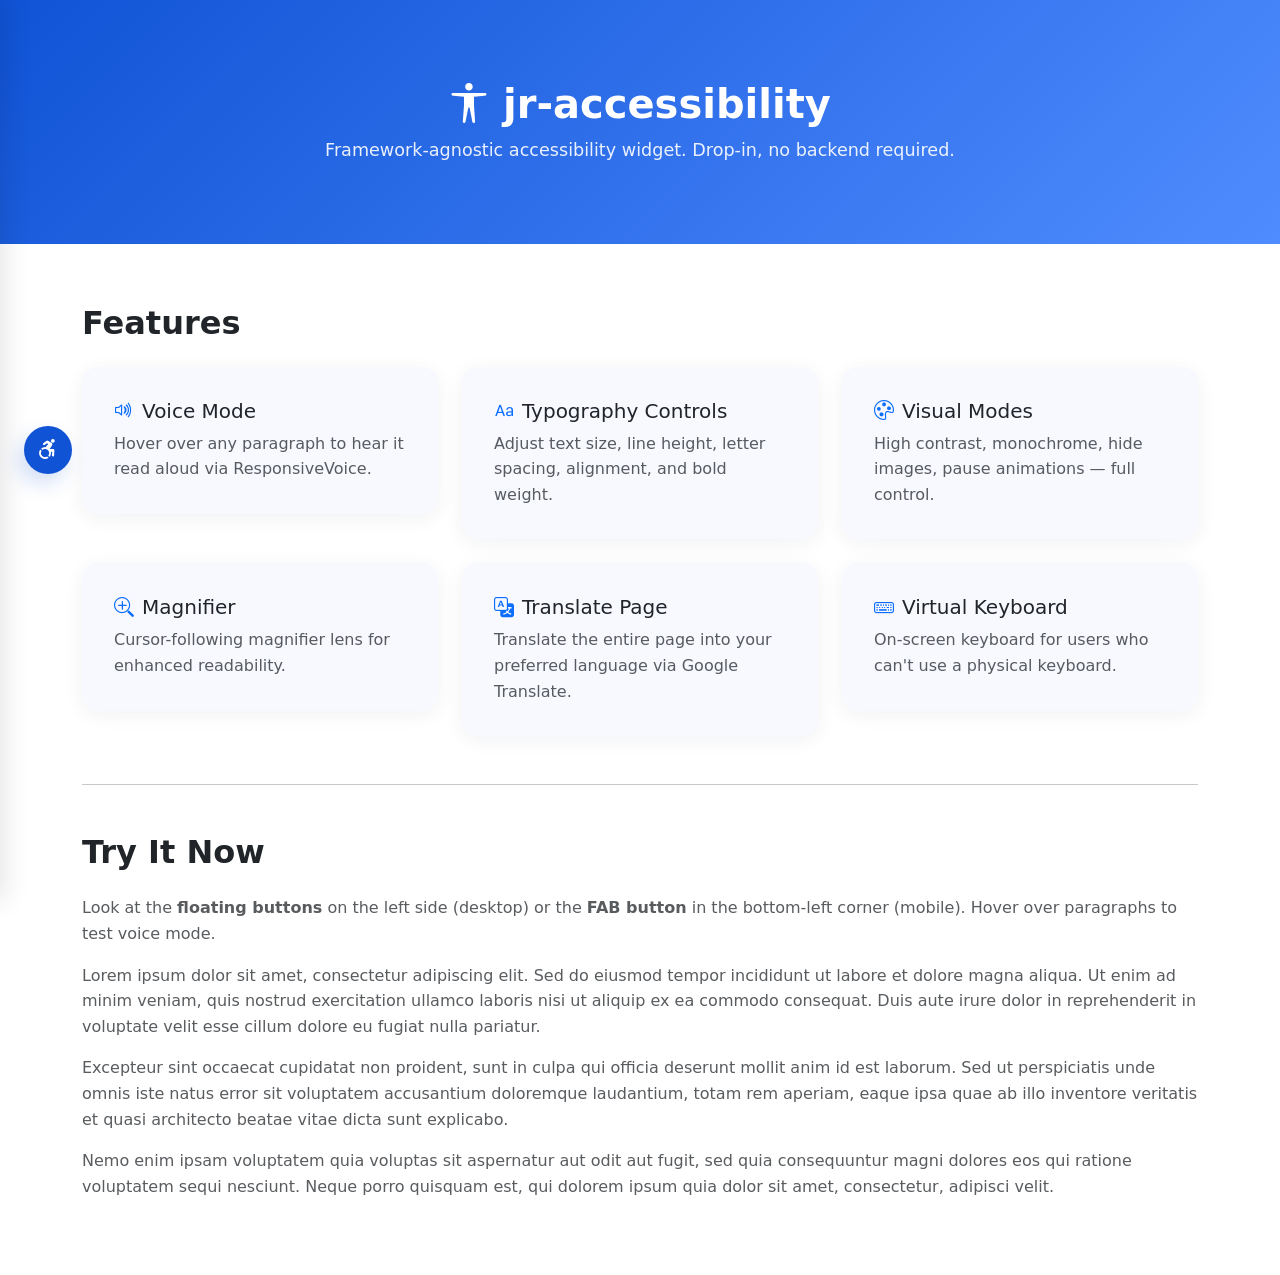
==== index.html @ 314bda2e "1.0" ====
<!DOCTYPE html>
<html lang="en">
<head>
    <meta charset="UTF-8">
    <meta name="viewport" content="width=device-width, initial-scale=1.0">
    <title>jr-accessibility — Demo</title>

    <!-- Bootstrap Icons -->
    <link rel="stylesheet" href="https://cdn.jsdelivr.net/npm/bootstrap-icons@1.11.3/font/bootstrap-icons.min.css">
    <!-- Bootstrap 5 CSS (untuk layout demo page) -->
    <link rel="stylesheet" href="https://cdn.jsdelivr.net/npm/bootstrap@5.3.3/dist/css/bootstrap.min.css">

    <!-- jr-accessibility CSS -->
    <link rel="stylesheet" href="../public/assets/jr-accessibility/css/style.css">

    <style>
        /* Demo page styles — not part of the package */
        body { font-family: 'Segoe UI', system-ui, sans-serif; }
        .demo-hero { padding: 80px 0; background: linear-gradient(135deg, #1053d5, #4f8cff); color: #fff; }
        .demo-hero h1 { font-size: 2.5rem; font-weight: 700; }
        .demo-hero p { font-size: 1.1rem; opacity: 0.9; }
        .demo-section { padding: 60px 0; }
        .demo-section h2 { font-weight: 700; margin-bottom: 1.5rem; }
        .demo-card { background: #f7f9ff; border-radius: 1rem; padding: 2rem; box-shadow: 0 4px 20px rgba(15, 32, 62, 0.06); }
    </style>
</head>
<body>

    <div class="jr-page-root">

        <!-- Hero -->
        <div class="demo-hero text-center">
            <div class="container">
                <h1><i class="bi bi-universal-access"></i> jr-accessibility</h1>
                <p class="mb-0">Framework-agnostic accessibility widget. Drop-in, no backend required.</p>
            </div>
        </div>

        <!-- Demo Content -->
        <div class="demo-section">
            <div class="container">
                <h2>Features</h2>
                <div class="row g-4">
                    <div class="col-md-4">
                        <div class="demo-card">
                            <h5><i class="bi bi-volume-up text-primary me-2"></i>Voice Mode</h5>
                            <p class="text-muted mb-0">Hover over any paragraph to hear it read aloud via ResponsiveVoice.</p>
                        </div>
                    </div>
                    <div class="col-md-4">
                        <div class="demo-card">
                            <h5><i class="bi bi-type text-primary me-2"></i>Typography Controls</h5>
                            <p class="text-muted mb-0">Adjust text size, line height, letter spacing, alignment, and bold weight.</p>
                        </div>
                    </div>
                    <div class="col-md-4">
                        <div class="demo-card">
                            <h5><i class="bi bi-palette text-primary me-2"></i>Visual Modes</h5>
                            <p class="text-muted mb-0">High contrast, monochrome, hide images, pause animations — full control.</p>
                        </div>
                    </div>
                    <div class="col-md-4">
                        <div class="demo-card">
                            <h5><i class="bi bi-zoom-in text-primary me-2"></i>Magnifier</h5>
                            <p class="text-muted mb-0">Cursor-following magnifier lens for enhanced readability.</p>
                        </div>
                    </div>
                    <div class="col-md-4">
                        <div class="demo-card">
                            <h5><i class="bi bi-translate text-primary me-2"></i>Translate Page</h5>
                            <p class="text-muted mb-0">Translate the entire page into your preferred language via Google Translate.</p>
                        </div>
                    </div>
                    <div class="col-md-4">
                        <div class="demo-card">
                            <h5><i class="bi bi-keyboard text-primary me-2"></i>Virtual Keyboard</h5>
                            <p class="text-muted mb-0">On-screen keyboard for users who can't use a physical keyboard.</p>
                        </div>
                    </div>
                </div>

                <hr class="my-5">
                <h2>Try It Now</h2>
                <p class="text-muted">Look at the <strong>floating buttons</strong> on the left side (desktop) or the <strong>FAB button</strong> in the bottom-left corner (mobile). Hover over paragraphs to test voice mode.</p>

                <p class="text-muted">Lorem ipsum dolor sit amet, consectetur adipiscing elit. Sed do eiusmod tempor incididunt ut labore et dolore magna aliqua. Ut enim ad minim veniam, quis nostrud exercitation ullamco laboris nisi ut aliquip ex ea commodo consequat. Duis aute irure dolor in reprehenderit in voluptate velit esse cillum dolore eu fugiat nulla pariatur.</p>

                <p class="text-muted">Excepteur sint occaecat cupidatat non proident, sunt in culpa qui officia deserunt mollit anim id est laborum. Sed ut perspiciatis unde omnis iste natus error sit voluptatem accusantium doloremque laudantium, totam rem aperiam, eaque ipsa quae ab illo inventore veritatis et quasi architecto beatae vitae dicta sunt explicabo.</p>

                <p class="text-muted">Nemo enim ipsam voluptatem quia voluptas sit aspernatur aut odit aut fugit, sed quia consequuntur magni dolores eos qui ratione voluptatem sequi nesciunt. Neque porro quisquam est, qui dolorem ipsum quia dolor sit amet, consectetur, adipisci velit.</p>
            </div>
        </div>

    </div><!-- /.jr-page-root -->

    <!-- =====================================================================
         jr-accessibility Widget — Pure HTML version
         Copy the block below into any HTML page to use this widget.
         ===================================================================== -->

    <!-- Reading guide & Magnifier elements (handled by JS) -->
    <div class="jr-reading-guide"></div>
    <div class="jr-magnifier" data-acc-ignore-magnifier="1" aria-hidden="true">
        <div class="jr-magnifier-inner"></div>
    </div>

    <!-- Floating Sidebar (always shown) -->
    <nav class="floating-right">
        <a class="fl-btn jr-clickable" data-action="togglejrMenu" aria-label="Open accessibility menu" href="#">
            <i class="bi bi-person-wheelchair"></i><span class="label">Accessibility</span>
        </a>
    </nav>

    <!-- Overlay (shown when accessibility menu is open) -->
    <div class="jr-overlay" data-action="closeMenu" aria-hidden="true"></div>

    <!-- Accessibility Menu Drawer -->
    <aside class="jr-accessibility-menu" role="dialog" aria-modal="true" aria-label="Accessibility Menu">
        <div class="jr-menu-header">
            <h2>Accessibility Menu</h2>
            <button class="jr-close-btn jr-clickable" data-action="closeMenu" aria-label="Close accessibility menu"><i class="bi bi-x"></i></button>
        </div>
        <div class="jr-menu-content">
            <!-- Google Translate Widget -->
            <section class="jr-menu-card">
                <div class="jr-menu-card__icon"><i class="bi bi-translate"></i></div>
                <h3 class="jr-menu-card__title">Translate Page</h3>
                <p class="jr-menu-card__note">Translate the entire page into your preferred language using Google Translate.</p>
                <div class="jr-menu-card__control">
                    <div class="gtw-container">
                        <button id="gtwBtn" aria-label="Select language (current: English)">
                            <img id="gtwFlag" src="https://flagcdn.com/w40/gb.png" alt="English">
                            <span id="gtwLabel">English</span>
                            <svg class="gtw-chevron" fill="none" stroke="currentColor" viewBox="0 0 24 24">
                                <path stroke-linecap="round" stroke-linejoin="round" stroke-width="2" d="M19 9l-7 7-7-7"></path>
                            </svg>
                        </button>

                        <div id="gtwDropdown">
                            <div class="gtw-item" data-lang="en" data-name="English" tabindex="0" aria-selected="true">
                                <img src="https://flagcdn.com/w40/gb.png" alt="English">
                                <span>English</span>
                            </div>
                            <div class="gtw-item" data-lang="id" data-name="Indonesian" tabindex="0" aria-selected="false">
                                <img src="https://flagcdn.com/w40/id.png" alt="Indonesian">
                                <span>Indonesian</span>
                            </div>
                            <div class="gtw-item" data-lang="ja" data-name="Japanese" tabindex="0" aria-selected="false">
                                <img src="https://flagcdn.com/w40/jp.png" alt="Japanese">
                                <span>Japanese</span>
                            </div>
                            <div class="gtw-item" data-lang="ko" data-name="Korean" tabindex="0" aria-selected="false">
                                <img src="https://flagcdn.com/w40/kr.png" alt="Korean">
                                <span>Korean</span>
                            </div>
                            <div class="gtw-item" data-lang="es" data-name="Spanish" tabindex="0" aria-selected="false">
                                <img src="https://flagcdn.com/w40/es.png" alt="Spanish">
                                <span>Spanish</span>
                            </div>
                            <div class="gtw-item" data-lang="fr" data-name="French" tabindex="0" aria-selected="false">
                                <img src="https://flagcdn.com/w40/fr.png" alt="French">
                                <span>French</span>
                            </div>
                            <div class="gtw-item" data-lang="de" data-name="German" tabindex="0" aria-selected="false">
                                <img src="https://flagcdn.com/w40/de.png" alt="German">
                                <span>German</span>
                            </div>
                            <div class="gtw-item gtw-reset" data-lang="__reset__" data-name="Reset" tabindex="0">
                                <svg width="20" height="14" fill="currentColor" viewBox="0 0 24 24" aria-hidden="true">
                                    <path d="M17.65 6.35C16.2 4.9 14.21 4 12 4c-4.42 0-7.99 3.58-7.99 8s3.57 8 7.99 8c3.73 0 6.84-2.55 7.73-6h-2.08c-.82 2.33-3.04 4-5.65 4-3.31 0-6-2.69-6-6s2.69-6 6-6c1.66 0 3.14.69 4.22 1.78L13 11h7V4l-2.35 2.35z" />
                                </svg>
                                <span>Reset Translation</span>
                            </div>
                        </div>
                    </div>
                </div>
            </section>

            <div class="jr-menu-grid">
                <!-- Voice Mode -->
                <section class="jr-menu-card">
                    <div class="jr-menu-card__icon"><i class="bi bi-volume-up"></i></div>
                    <h3 class="jr-menu-card__title">Enable Voice Mode</h3>
                    <p class="jr-menu-card__note">Hear paragraphs read aloud when you hover your cursor over them.</p>
                    <div class="jr-menu-card__control">
                        <div class="jr-toggle-switch jr-clickable" data-action="toggleVoice" role="switch" aria-label="Toggle voice mode">
                            <div class="jr-toggle-slider"></div>
                        </div>
                    </div>
                </section>
                <!-- Text Size -->
                <section class="jr-menu-card">
                    <div class="jr-menu-card__icon"><i class="bi bi-type"></i></div>
                    <h3 class="jr-menu-card__title">Adjust Text Size</h3>
                    <p class="jr-menu-card__note">Make page text larger or smaller to match your preferred reading size.</p>
                    <div class="jr-menu-card__control">
                        <div class="jr-control-group" aria-label="Text size control">
                            <div class="jr-control-buttons">
                                <button class="jr-control-btn jr-clickable" data-action="textSizeDec" aria-label="Decrease text size"><i class="bi bi-dash"></i></button>
                            </div>
                            <div class="jr-control-value" data-role="textSizeValue" aria-live="polite">100%</div>
                            <div class="jr-control-buttons">
                                <button class="jr-control-btn jr-clickable" data-action="textSizeInc" aria-label="Increase text size"><i class="bi bi-plus"></i></button>
                            </div>
                        </div>
                    </div>
                </section>
                <!-- Line Height -->
                <section class="jr-menu-card">
                    <div class="jr-menu-card__icon"><i class="bi bi-text-paragraph"></i></div>
                    <h3 class="jr-menu-card__title">Adjust Line Height</h3>
                    <p class="jr-menu-card__note">Increase spacing between lines so paragraphs feel more open and relaxed.</p>
                    <div class="jr-menu-card__control">
                        <div class="jr-control-group" aria-label="Line height control">
                            <div class="jr-control-buttons">
                                <button class="jr-control-btn jr-clickable" data-action="lineHeightDec" aria-label="Decrease line height"><i class="bi bi-dash"></i></button>
                            </div>
                            <div class="jr-control-value" data-role="lineHeightValue" aria-live="polite">1.6x</div>
                            <div class="jr-control-buttons">
                                <button class="jr-control-btn jr-clickable" data-action="lineHeightInc" aria-label="Increase line height"><i class="bi bi-plus"></i></button>
                            </div>
                        </div>
                    </div>
                </section>
                <!-- Text Spacing -->
                <section class="jr-menu-card">
                    <div class="jr-menu-card__icon"><i class="bi bi-distribute-horizontal"></i></div>
                    <h3 class="jr-menu-card__title">Text Spacing</h3>
                    <p class="jr-menu-card__note">Add extra letter and word spacing to reduce visual crowding.</p>
                    <div class="jr-menu-card__control">
                        <div class="jr-option-buttons" data-group="spacing" role="radiogroup" aria-label="Text spacing options">
                            <button class="jr-option-btn jr-clickable jr-active" data-action="spacing" data-value="normal" aria-pressed="true">Small</button>
                            <button class="jr-option-btn jr-clickable" data-action="spacing" data-value="medium" aria-pressed="false">Medium</button>
                            <button class="jr-option-btn jr-clickable" data-action="spacing" data-value="large" aria-pressed="false">Large</button>
                        </div>
                    </div>
                </section>
                <!-- Text Alignment -->
                <section class="jr-menu-card">
                    <div class="jr-menu-card__icon"><i class="bi bi-text-left"></i></div>
                    <h3 class="jr-menu-card__title">Text Alignment</h3>
                    <p class="jr-menu-card__note">Choose how paragraphs align to improve readability on different layouts.</p>
                    <div class="jr-menu-card__control">
                        <div class="jr-line-height-options" data-group="align" role="radiogroup" aria-label="Text alignment options">
                            <button class="jr-line-height-btn jr-clickable jr-active" data-action="align" data-value="left" aria-pressed="true"><i class="bi bi-text-left"></i></button>
                            <button class="jr-line-height-btn jr-clickable" data-action="align" data-value="center" aria-pressed="false"><i class="bi bi-text-center"></i></button>
                            <button class="jr-line-height-btn jr-clickable" data-action="align" data-value="right" aria-pressed="false"><i class="bi bi-text-right"></i></button>
                            <button class="jr-line-height-btn jr-clickable" data-action="align" data-value="justify" aria-pressed="false"><i class="bi bi-justify"></i></button>
                        </div>
                    </div>
                </section>
                <!-- Bold Text -->
                <section class="jr-menu-card">
                    <div class="jr-menu-card__icon"><i class="bi bi-type-bold"></i></div>
                    <h3 class="jr-menu-card__title">Bold Text</h3>
                    <p class="jr-menu-card__note">Thicken all fonts on the page for better contrast and emphasis.</p>
                    <div class="jr-menu-card__control">
                        <div class="jr-toggle-switch jr-clickable" data-action="toggleBold" role="switch" aria-label="Toggle bold text">
                            <div class="jr-toggle-slider"></div>
                        </div>
                    </div>
                </section>
                <!-- Reading Guide -->
                <section class="jr-menu-card">
                    <div class="jr-menu-card__icon"><i class="bi bi-rulers"></i></div>
                    <h3 class="jr-menu-card__title">Highlight Links</h3>
                    <p class="jr-menu-card__note">Display a reading guide and highlight key elements to stay on track.</p>
                    <div class="jr-menu-card__control">
                        <div class="jr-toggle-switch jr-clickable" data-action="toggleReadingGuide" role="switch" aria-label="Toggle link highlight">
                            <div class="jr-toggle-slider"></div>
                        </div>
                    </div>
                </section>
                <!-- Monochrome -->
                <section class="jr-menu-card">
                    <div class="jr-menu-card__icon"><i class="bi bi-palette"></i></div>
                    <h3 class="jr-menu-card__title">Monochrome Mode</h3>
                    <p class="jr-menu-card__note">Remove colors from the page to create a consistent grayscale experience.</p>
                    <div class="jr-menu-card__control">
                        <div class="jr-toggle-switch jr-clickable" data-action="toggleMonochrome" role="switch" aria-label="Toggle monochrome mode">
                            <div class="jr-toggle-slider"></div>
                        </div>
                    </div>
                </section>
                <!-- High Contrast -->
                <section class="jr-menu-card">
                    <div class="jr-menu-card__icon"><i class="bi bi-circle-half"></i></div>
                    <h3 class="jr-menu-card__title">High Contrast Mode</h3>
                    <p class="jr-menu-card__note">Boost the contrast between text and background for maximum clarity.</p>
                    <div class="jr-menu-card__control">
                        <div class="jr-toggle-switch jr-clickable" data-action="toggleHighContrast" role="switch" aria-label="Toggle high contrast mode">
                            <div class="jr-toggle-slider"></div>
                        </div>
                    </div>
                </section>
                <!-- Large Cursor -->
                <section class="jr-menu-card">
                    <div class="jr-menu-card__icon"><i class="bi bi-cursor"></i></div>
                    <h3 class="jr-menu-card__title">Enlarge Cursor</h3>
                    <p class="jr-menu-card__note">Use an oversized pointer so the cursor is easier to spot on screen.</p>
                    <div class="jr-menu-card__control">
                        <div class="jr-toggle-switch jr-clickable" data-action="toggleCursor" role="switch" aria-label="Toggle large cursor">
                            <div class="jr-toggle-slider"></div>
                        </div>
                    </div>
                </section>
                <!-- Magnifier -->
                <section class="jr-menu-card">
                    <div class="jr-menu-card__icon"><i class="bi bi-zoom-in"></i></div>
                    <h3 class="jr-menu-card__title">Cursor Magnifier</h3>
                    <p class="jr-menu-card__note">Activate a follow-along magnifier to enlarge content beneath the cursor.</p>
                    <div class="jr-menu-card__control">
                        <div class="jr-toggle-switch jr-clickable" data-action="toggleMagnifier" role="switch" aria-label="Toggle cursor magnifier">
                            <div class="jr-toggle-slider"></div>
                        </div>
                    </div>
                </section>
                <!-- Pause Animations -->
                <section class="jr-menu-card">
                    <div class="jr-menu-card__icon"><i class="bi bi-pause-circle"></i></div>
                    <h3 class="jr-menu-card__title">Pause Animations</h3>
                    <p class="jr-menu-card__note">Stop motion effects and transitions that may be distracting or trigger discomfort.</p>
                    <div class="jr-menu-card__control">
                        <div class="jr-toggle-switch jr-clickable" data-action="toggleAnimations" role="switch" aria-label="Toggle animation pause">
                            <div class="jr-toggle-slider"></div>
                        </div>
                    </div>
                </section>
                <!-- Hide Images -->
                <section class="jr-menu-card">
                    <div class="jr-menu-card__icon"><i class="bi bi-image"></i></div>
                    <h3 class="jr-menu-card__title">Hide Images</h3>
                    <p class="jr-menu-card__note">Temporarily remove decorative images to keep focus on the written content.</p>
                    <div class="jr-menu-card__control">
                        <div class="jr-toggle-switch jr-clickable" data-action="toggleHideImages" role="switch" aria-label="Toggle hide images">
                            <div class="jr-toggle-slider"></div>
                        </div>
                    </div>
                </section>
                <!-- Virtual Keyboard -->
                <section class="jr-menu-card">
                    <div class="jr-menu-card__icon"><i class="bi bi-keyboard"></i></div>
                    <h3 class="jr-menu-card__title">Virtual Keyboard</h3>
                    <p class="jr-menu-card__note">Use an on-screen keyboard for easier typing.</p>
                    <div class="jr-menu-card__control">
                        <div class="jr-toggle-switch jr-clickable" data-action="toggleVirtualKeyboard" role="switch" aria-label="Toggle virtual keyboard">
                            <div class="jr-toggle-slider"></div>
                        </div>
                    </div>
                </section>
            </div>
            <button class="jr-reset-btn jr-clickable" data-action="reset" aria-label="Reset accessibility settings">
                <i class="bi bi-arrow-counterclockwise me-2"></i>Reset Settings
            </button>
        </div>
    </aside>

    <!-- Virtual Keyboard -->
    <div class="jr-virtual-keyboard" id="jrVirtualKeyboard" data-acc-ignore-magnifier="1" aria-hidden="true">
        <div class="jr-virtual-keyboard__inner">
            <div class="jr-virtual-keyboard__top">
                <div>
                    <p class="jr-virtual-keyboard__title mb-1"><i class="bi bi-keyboard me-2"></i>Virtual Keyboard</p>
                    <p class="jr-virtual-keyboard__subtitle mb-0">Tap the keys to type into the focused field.</p>
                </div>
                <div class="jr-virtual-keyboard__actions">
                    <button type="button" class="jr-virtual-keyboard__action" data-action="virtualClear" aria-label="Clear current field">
                        <i class="bi bi-eraser-fill"></i>
                    </button>
                    <button type="button" class="jr-virtual-keyboard__action" data-action="closeVirtualKeyboard" aria-label="Hide virtual keyboard">
                        <i class="bi bi-x-lg"></i>
                    </button>
                </div>
            </div>
            <div class="jr-virtual-keyboard__rows" role="group" aria-label="Virtual keyboard">
                <div class="jr-virtual-keyboard__row">
                    <button type="button" class="jr-virtual-keyboard__key" data-action="virtualKey" data-key="1">1</button>
                    <button type="button" class="jr-virtual-keyboard__key" data-action="virtualKey" data-key="2">2</button>
                    <button type="button" class="jr-virtual-keyboard__key" data-action="virtualKey" data-key="3">3</button>
                    <button type="button" class="jr-virtual-keyboard__key" data-action="virtualKey" data-key="4">4</button>
                    <button type="button" class="jr-virtual-keyboard__key" data-action="virtualKey" data-key="5">5</button>
                    <button type="button" class="jr-virtual-keyboard__key" data-action="virtualKey" data-key="6">6</button>
                    <button type="button" class="jr-virtual-keyboard__key" data-action="virtualKey" data-key="7">7</button>
                    <button type="button" class="jr-virtual-keyboard__key" data-action="virtualKey" data-key="8">8</button>
                    <button type="button" class="jr-virtual-keyboard__key" data-action="virtualKey" data-key="9">9</button>
                    <button type="button" class="jr-virtual-keyboard__key" data-action="virtualKey" data-key="0">0</button>
                    <button type="button" class="jr-virtual-keyboard__key jr-virtual-keyboard__key--control" data-action="virtualBackspace" aria-label="Backspace">
                        <i class="bi bi-backspace"></i>
                    </button>
                </div>
                <div class="jr-virtual-keyboard__row">
                    <button type="button" class="jr-virtual-keyboard__key" data-action="virtualKey" data-key="q">q</button>
                    <button type="button" class="jr-virtual-keyboard__key" data-action="virtualKey" data-key="w">w</button>
                    <button type="button" class="jr-virtual-keyboard__key" data-action="virtualKey" data-key="e">e</button>
                    <button type="button" class="jr-virtual-keyboard__key" data-action="virtualKey" data-key="r">r</button>
                    <button type="button" class="jr-virtual-keyboard__key" data-action="virtualKey" data-key="t">t</button>
                    <button type="button" class="jr-virtual-keyboard__key" data-action="virtualKey" data-key="y">y</button>
                    <button type="button" class="jr-virtual-keyboard__key" data-action="virtualKey" data-key="u">u</button>
                    <button type="button" class="jr-virtual-keyboard__key" data-action="virtualKey" data-key="i">i</button>
                    <button type="button" class="jr-virtual-keyboard__key" data-action="virtualKey" data-key="o">o</button>
                    <button type="button" class="jr-virtual-keyboard__key" data-action="virtualKey" data-key="p">p</button>
                </div>
                <div class="jr-virtual-keyboard__row">
                    <button type="button" class="jr-virtual-keyboard__key" data-action="virtualKey" data-key="a">a</button>
                    <button type="button" class="jr-virtual-keyboard__key" data-action="virtualKey" data-key="s">s</button>
                    <button type="button" class="jr-virtual-keyboard__key" data-action="virtualKey" data-key="d">d</button>
                    <button type="button" class="jr-virtual-keyboard__key" data-action="virtualKey" data-key="f">f</button>
                    <button type="button" class="jr-virtual-keyboard__key" data-action="virtualKey" data-key="g">g</button>
                    <button type="button" class="jr-virtual-keyboard__key" data-action="virtualKey" data-key="h">h</button>
                    <button type="button" class="jr-virtual-keyboard__key" data-action="virtualKey" data-key="j">j</button>
                    <button type="button" class="jr-virtual-keyboard__key" data-action="virtualKey" data-key="k">k</button>
                    <button type="button" class="jr-virtual-keyboard__key" data-action="virtualKey" data-key="l">l</button>
                    <button type="button" class="jr-virtual-keyboard__key" data-action="virtualKey" data-key="'">'</button>
                </div>
                <div class="jr-virtual-keyboard__row">
                    <button type="button" class="jr-virtual-keyboard__key jr-virtual-keyboard__key--control" data-action="virtualShift" aria-label="Toggle shift">Shift</button>
                    <button type="button" class="jr-virtual-keyboard__key" data-action="virtualKey" data-key="z">z</button>
                    <button type="button" class="jr-virtual-keyboard__key" data-action="virtualKey" data-key="x">x</button>
                    <button type="button" class="jr-virtual-keyboard__key" data-action="virtualKey" data-key="c">c</button>
                    <button type="button" class="jr-virtual-keyboard__key" data-action="virtualKey" data-key="v">v</button>
                    <button type="button" class="jr-virtual-keyboard__key" data-action="virtualKey" data-key="b">b</button>
                    <button type="button" class="jr-virtual-keyboard__key" data-action="virtualKey" data-key="n">n</button>
                    <button type="button" class="jr-virtual-keyboard__key" data-action="virtualKey" data-key="m">m</button>
                    <button type="button" class="jr-virtual-keyboard__key" data-action="virtualKey" data-key=",">,</button>
                    <button type="button" class="jr-virtual-keyboard__key" data-action="virtualKey" data-key=".">.</button>
                </div>
                <div class="jr-virtual-keyboard__row">
                    <button type="button" class="jr-virtual-keyboard__key jr-virtual-keyboard__key--space" data-action="virtualSpace" aria-label="Space">Space</button>
                    <button type="button" class="jr-virtual-keyboard__key jr-virtual-keyboard__key--control" data-action="virtualEnter" aria-label="Enter">Enter</button>
                </div>
            </div>
        </div>
    </div>

    <!-- Scripts -->
    <!-- ResponsiveVoice.js (optional, needed for Voice Mode) -->
    <script src="https://code.responsivevoice.org/responsivevoice.js"></script>
    <!-- jr-accessibility JS -->
    <script src="../public/assets/jr-accessibility/js/script.js"></script>
</body>
</html>
---- public/assets/jr-accessibility/css/style.css ----
/* =====================================================================
   jr-accessibility - style.css
   Combined stylesheet: accessibility menu + floating sidebar
   + Google Translate widget.
   ===================================================================== */

/* =====================================================================
   0. GOOGLE TRANSLATE WIDGET
   ===================================================================== */
.gtw-container {
  position: relative;
  display: block;
  width: 100%;
}

#gtwBtn {
  background: #fff;
  border: 1px solid rgba(16, 83, 213, 0.2);
  border-radius: 0.85rem;
  padding: 0.7rem 0.9rem;
  display: flex;
  align-items: center;
  gap: 0.6rem;
  cursor: pointer;
  transition: all 0.25s ease;
  color: #2c3e50;
  width: 100%;
  font-size: 0.9rem;
  font-weight: 600;
  text-align: left;
}

#gtwBtn:hover {
  background: rgba(16, 83, 213, 0.08);
  border-color: rgba(16, 83, 213, 0.3);
}

#gtwBtn.active {
  background: rgba(16, 83, 213, 0.12);
  border-color: #1053d5;
  color: #1053d5;
}

#gtwFlag {
  width: 24px;
  height: 16px;
  border-radius: 2px;
  object-fit: cover;
  flex: 0 0 auto;
}

#gtwLabel {
  flex: 1;
}

.gtw-chevron {
  width: 16px;
  height: 16px;
  transition: transform 0.3s ease;
  flex: 0 0 auto;
  margin-left: auto;
  color: #5d6d8a;
}

#gtwBtn.active .gtw-chevron {
  transform: rotate(180deg);
}

#gtwDropdown {
  position: absolute;
  top: calc(100% + 0.5rem);
  left: 0;
  right: 0;
  background: #ffffff;
  border: 1px solid rgba(16, 83, 213, 0.1);
  border-radius: 0.85rem;
  padding: 0.5rem;
  box-shadow: 0 24px 60px rgba(15, 32, 62, 0.22);
  opacity: 0;
  visibility: hidden;
  transform: translateY(-10px);
  transition: all 0.25s ease;
  z-index: 50;
}

#gtwDropdown.show {
  opacity: 1;
  visibility: visible;
  transform: translateY(0);
}

.gtw-item {
  display: flex;
  align-items: center;
  gap: 0.75rem;
  padding: 0.55rem 0.7rem;
  border-radius: 0.55rem;
  cursor: pointer;
  transition: all 0.2s ease;
  color: #2c3e50;
  font-size: 0.85rem;
}

.gtw-item:hover {
  background: rgba(16, 83, 213, 0.1);
  color: #1053d5;
}

.gtw-item[aria-selected="true"] {
  background: rgba(16, 83, 213, 0.15);
  color: #1053d5;
  font-weight: 600;
}

.gtw-item img {
  width: 22px;
  height: 15px;
  border-radius: 2px;
  object-fit: cover;
  flex: 0 0 auto;
}

.gtw-reset {
  border-top: 1px solid rgba(16, 83, 213, 0.1);
  margin-top: 0.4rem;
  padding-top: 0.4rem;
  color: #e74c3c;
}

.gtw-reset:hover {
  background: rgba(231, 76, 60, 0.12);
  color: #c0392b;
}

.gtw-reset span {
  margin-left: 0;
}

#gtwOverlay {
  position: fixed;
  inset: 0;
  background: rgba(0, 0, 0, 0.35);
  opacity: 0;
  visibility: hidden;
  transition: all 0.3s ease;
  z-index: 1000;
}

#gtwOverlay.show {
  opacity: 1;
  visibility: visible;
}

/* Hide Google Translate default UI */
.goog-te-banner-frame { display: none !important; }
.goog-te-gadget { display: none !important; }
#goog-gt-tt, .goog-tooltip, .goog-tooltip:hover { display: none !important; }
.goog-text-highlight { background: transparent !important; box-shadow: none !important; }
body { top: 0 !important; }
.goog-logo-link, .goog-te-balloon-frame { display: none !important; }
.VIpgJd-ZVi9od-ORHb-OEVmcd,
.VIpgJd-yAWNEb-VIpgJd-fmcmS-sn54Q { display: none !important; }

@media (max-width: 575.98px) {
  #gtwDropdown {
    max-height: 50vh;
    overflow-y: auto;
  }
}

/* =====================================================================
   1. ACCESSIBILITY MENU (drawer, cards, toggles, magnifier, keyboard...)
   ===================================================================== */

/* Wrapper konten agar Monokrom tidak ganggu overlay/panel */
.jr-page-root {}

/* Accessibility Menu (fixed, di luar filter) */
.jr-accessibility-menu {
    position: fixed;
    top: 0;
    left: -400px;
    right: auto;
    width: 400px;
    height: 100vh;
    background: #fff;
    box-shadow: 5px 0 25px rgba(0, 0, 0, .1);
    z-index: 9999;
    overflow-y: auto;
    transition: left .3s ease
}

.jr-menu-open .jr-accessibility-menu {
    left: 0;
    right: auto;
}

.landing-page .jr-accessibility-menu {
    right: -400px;
    left: auto;
    box-shadow: -5px 0 25px rgba(0, 0, 0, .1);
    transition: right .3s ease;
}

.landing-page.jr-menu-open .jr-accessibility-menu {
    right: 0;
    left: auto;
}

.jr-menu-header {
    padding: 20px;
    border-bottom: 1px solid #eee;
    display: flex;
    justify-content: space-between;
    align-items: center
}

.jr-menu-header h2 {
    color: #2c3e50;
    font-size: 1.4rem
}

.jr-close-btn {
    width: 30px;
    height: 30px;
    background: #1053d5;
    border: none;
    border-radius: 50%;
    color: #fff;
    cursor: pointer;
    font-size: 16px
}

.jr-menu-content {
    padding: 20px;
    padding-top: 5px;
    padding-bottom: 5px;
}

.jr-menu-grid {
    display: grid;
    grid-template-columns: repeat(2, minmax(0, 1fr));
    gap: 18px;
    margin-top: 10px;
}

.jr-menu-card {
    background: #f7f9ff;
    border-radius: 18px;
    padding: 18px;
    box-shadow: 0 14px 28px rgba(15, 32, 62, 0.08);
    border: 1px solid rgba(16, 83, 213, 0.08);
    display: flex;
    flex-direction: column;
    min-height: 100%;
}

.jr-menu-card__icon {
    width: 42px;
    height: 42px;
    border-radius: 14px;
    background: rgba(16, 83, 213, 0.12);
    color: #1053d5;
    display: grid;
    place-items: center;
    font-size: 1.25rem;
    margin-bottom: 12px;
}

.jr-menu-card__title {
    font-size: 1rem;
    font-weight: 700;
    margin-bottom: 6px;
    color: #1b2444;
}

.jr-menu-card__note {
    font-size: .72rem;
    line-height: 1.5;
    color: #5d6d8a;
    margin-bottom: 12px;
}

.jr-menu-card__control {
    margin-top: auto;
    display: flex;
    flex-direction: column;
    gap: 12px;
}

.jr-menu-item {
    margin-bottom: 5px;
    padding-bottom: 5px;
    padding-top: 5px;
    border-bottom: 1px solid #f0f0f0;
}

.jr-menu-item:last-child {
    border-bottom: none;
    margin-bottom: 0
}

.jr-menu-item-header {
    display: flex;
    align-items: center;
    margin-bottom: 5px
}

.jr-menu-item-icon {
    font-size: 16px;
    margin-right: 12px;
    width: 24px;
    text-align: center;
    color: #1053d5
}

.jr-menu-item-title {
    font-weight: 600;
    color: #2c3e50;
    flex: 1;
    font-size: 14px;
}

.jr-menu-item-note {
    margin: 6px 0 12px 36px;
    font-size: 12px;
    color: #5d6d8a;
    line-height: 1.4;
}

.jr-toggle-switch {
    position: relative;
    width: 50px;
    height: 26px;
    background: #ddd;
    border-radius: 13px;
    cursor: pointer
}

.jr-toggle-switch.jr-active {
    background: #1053d5
}

.jr-toggle-slider {
    position: absolute;
    top: 3px;
    left: 3px;
    width: 20px;
    height: 20px;
    background: #fff;
    border-radius: 50%;
    transition: transform .3s ease
}

.jr-toggle-switch.jr-active .jr-toggle-slider {
    transform: translateX(24px)
}

.jr-control-group {
    display: flex;
    align-items: center;
    justify-content: space-between;
    margin-bottom: 15px
}

.jr-control-buttons {
    display: flex;
    gap: 10px
}

.jr-menu-card .jr-control-group,
.jr-menu-card .jr-option-buttons,
.jr-menu-card .jr-line-height-options {
    margin-bottom: 0;
    padding-bottom: 0;
}

.jr-control-btn {
    width: 30px;
    height: 30px;
    border: 2px solid #1053d5;
    background: #fff;
    color: #1053d5;
    border-radius: 50%;
    cursor: pointer;
    font-size: 18px;
    display: flex;
    align-items: center;
    justify-content: center
}

.jr-control-btn:hover {
    background: #1053d5;
    color: #fff
}

.jr-control-value {
    font-weight: 600;
    color: #2c3e50;
    min-width: 60px;
    text-align: center
}

.jr-option-buttons {
    display: flex;
    gap: 10px;
    flex-wrap: wrap;
    padding-bottom: 10px;
    font-size: 0.7rem;
}

.jr-option-btn {
    padding: 5px 10px;
    border: 2px solid #ddd;
    background: #fff;
    border-radius: 6px;
    cursor: pointer;
    color: #666
}

.jr-option-btn.jr-active {
    border-color: #1053d5;
    background: #1053d5;
    color: #fff
}

.jr-line-height-options {
    display: flex;
    gap: 10px;
    padding-bottom: 10px;
}

.jr-line-height-btn {
    width: 40px;
    height: 40px;
    border: 2px solid #ddd;
    background: #fff;
    border-radius: 6px;
    cursor: pointer;
    display: flex;
    align-items: center;
    justify-content: center;
    color: #2c3e50
}

.jr-line-height-btn.jr-active {
    border-color: #1053d5;
    background: #1053d5;
    color: #fff
}

.jr-reset-btn {
    width: 100%;
    padding: 15px;
    background: #1053d5;
    color: #fff;
    border: none;
    border-radius: 8px;
    cursor: pointer;
    font-size: 16px;
    font-weight: 600;
    margin-top: 20px;
    display: flex;
    align-items: center;
    justify-content: center;
    gap: 0.5rem;
}

.jr-reset-btn:hover {
    background: #4C5ED6
}

/* Overlay */
.jr-overlay {
    position: fixed;
    top: 0;
    left: 0;
    width: 100%;
    height: 100%;
    background: rgba(0, 0, 0, .5);
    z-index: 1001;
    opacity: 0;
    visibility: hidden;
    transition: all .3s ease
}

.jr-menu-open .jr-overlay {
    opacity: 1;
    visibility: visible
}

/* Voice Mode Indicator */
body.jr-voice-mode::before {
    content: "Voice Mode Active - Hover text to listen";
    position: fixed;
    bottom: 20px;
    left: 50%;
    transform: translateX(-50%);
    background: #e74c3c;
    color: #fff;
    padding: 8px 16px;
    border-radius: 20px;
    font-size: 14px;
    z-index: 1002;
    animation: jr-pulse 2s infinite;
}

/* Magnify Mode Indicator */
body.jr-magnify-mode::after {
    content: "Magnify Mode Active - Move cursor to magnify content";
    position: fixed;
    bottom: 20px;
    right: 20px;
    background: #27ae60;
    color: #fff;
    padding: 8px 16px;
    border-radius: 20px;
    font-size: 14px;
    z-index: 1002;
    animation: jr-pulse 2s infinite;
    max-width: 250px;
    text-align: center;
}

/* Handle both indicators when active */
body.jr-voice-mode.jr-magnify-mode::before {
    bottom: 60px;
}

@keyframes jr-pulse {
    0% { opacity: 0.7; }
    50% { opacity: 1; }
    100% { opacity: 0.7; }
}

.jr-voice-selection {
    background: rgba(231, 76, 60, .1);
    border: 2px solid #e74c3c;
    border-radius: 4px;
    transition: all .3s ease
}

/* Magnifier Styles */
.jr-magnifier {
    position: fixed;
    top: 0;
    left: 0;
    width: 220px;
    height: 220px;
    border: 3px solid #1053d5;
    border-radius: 50%;
    pointer-events: none;
    z-index: 10000;
    overflow: hidden;
    display: none;
    opacity: 0;
    box-shadow: 0 4px 20px rgba(0,0,0,0.3);
    background: #fff;
    transition: opacity 0.2s ease;
}

.jr-magnifier.jr-active { display: block; }
.jr-magnifier.is-visible { opacity: 1; }

.jr-magnifier-inner {
    position: absolute;
    top: 0;
    left: 0;
    width: 100%;
    height: 100%;
    pointer-events: none;
    border-radius: 50%;
    transform-origin: top left;
    will-change: transform;
}

.jr-magnifier-snapshot { pointer-events: none !important; }

.jr-magnifier::before {
    content: '';
    position: absolute;
    top: -3px; left: -3px; right: -3px; bottom: -3px;
    border: 2px solid rgba(7, 71, 153, 0.3);
    border-radius: 50%;
    pointer-events: none;
}

/* Magnify crosshair cursor when active */
body.jr-magnify-mode { cursor: crosshair !important; }
body.jr-magnify-mode * { cursor: crosshair !important; }

body.jr-magnify-mode .jr-accessibility-menu,
body.jr-magnify-mode .jr-accessibility-menu * {
    cursor: default !important;
}

body.jr-magnify-mode .jr-clickable,
body.jr-magnify-mode button,
body.jr-magnify-mode a,
body.jr-magnify-mode .jr-control-btn,
body.jr-magnify-mode .jr-option-btn,
body.jr-magnify-mode .jr-line-height-btn,
body.jr-magnify-mode .jr-toggle-switch {
    cursor: pointer !important;
}

/* High Contrast (scoped) */
body.jr-high-contrast .jr-page-root {
    background: #000 !important;
    color: #fff !important;
    filter: contrast(150%) brightness(50%);
}

.jr-high-contrast h1,
.jr-high-contrast h2,
.jr-high-contrast p {
    color: #fff !important
}

body.jr-high-contrast .jr-magnifier {
    background: #fff !important;
    filter: none !important;
}

body.jr-monochrome .jr-page-root {
    filter: grayscale(100%);
}

body.jr-monochrome .jr-magnifier {
    filter: none !important;
}

.jr-voice-hover {
    outline: 2px dashed #84cc16;
    outline-offset: 4px;
}

.jr-voice-speaking {
    background: rgba(132, 204, 22, .08);
    transition: background .2s;
}

/* Kursor besar (scoped).
   Catatan: path cursor diatur via --jr-big-cursor di :root.
   Sesuaikan path sesuai lokasi public/ di project tujuan. */
:root {
    --jr-big-cursor: url("/assets/jr-accessibility/cursor/big-cursor.png") 2 2, auto;
    --jr-big-pointer: url("/assets/jr-accessibility/cursor/big-cursor.png") 2 2, pointer;
}

.jr-cursor-large { cursor: var(--jr-big-cursor) }
.jr-cursor-large * { cursor: var(--jr-big-cursor) !important }

.jr-cursor-large .jr-clickable,
.jr-cursor-large .jr-control-btn,
.jr-cursor-large .jr-option-btn,
.jr-cursor-large .jr-line-height-btn,
.jr-cursor-large .jr-toggle-switch,
.jr-cursor-large .jr-accessibility-btn,
.jr-cursor-large .jr-close-btn,
.jr-cursor-large .jr-reset-btn {
    cursor: var(--jr-big-pointer) !important
}

body.jr-magnify-mode.jr-cursor-large { cursor: crosshair !important; }
body.jr-magnify-mode.jr-cursor-large * { cursor: crosshair !important; }

/* Animasi */
.jr-animations-disabled * {
    animation-duration: .01ms !important;
    animation-iteration-count: 1 !important;
    transition-duration: .01ms !important
}

.jr-animations-disabled .jr-magnifier { transition: none !important; }

/* Reading guide */
.jr-reading-guide {
    position: fixed;
    left: 0;
    right: 0;
    height: 3px;
    background: #e74c3c;
    z-index: 999;
    display: none;
    pointer-events: none
}

.jr-reading-guide-active .jr-reading-guide { display: block }

/* Lindungi panel saat high contrast */
.jr-high-contrast .jr-accessibility-menu {
    background: #fff !important;
    color: #2c3e50 !important;
}
.jr-high-contrast .jr-accessibility-menu .jr-menu-header h2,
.jr-high-contrast .jr-accessibility-menu .jr-menu-item-title {
    color: #2c3e50 !important
}
.jr-high-contrast .jr-accessibility-menu .jr-line-height-btn {
    color: #2c3e50 !important;
    background: #fff !important;
    border-color: #ddd !important
}
.jr-high-contrast .jr-accessibility-menu .jr-line-height-btn.jr-active {
    color: #fff !important;
    background: #1053d5 !important;
    border-color: #1053d5 !important
}
.jr-high-contrast .jr-accessibility-menu .jr-control-btn {
    border-color: #1053d5 !important;
    color: #1053d5 !important;
    background: #fff !important
}
.jr-high-contrast .jr-accessibility-menu .jr-control-btn:hover {
    background: #1053d5 !important;
    color: #fff !important
}
.jr-high-contrast .jr-accessibility-menu .jr-option-btn {
    border-color: #ddd !important;
    color: #666 !important;
    background: #fff !important
}
.jr-high-contrast .jr-accessibility-menu .jr-option-btn.jr-active {
    border-color: #1053d5 !important;
    background: #1053d5 !important;
    color: #fff !important
}
.jr-high-contrast .jr-accessibility-menu .jr-toggle-switch { background: #ddd !important }
.jr-high-contrast .jr-accessibility-menu .jr-toggle-switch.jr-active { background: #1053d5 !important }
.jr-high-contrast .jr-accessibility-menu .jr-toggle-slider { background: #fff !important }
.jr-high-contrast .jr-accessibility-menu .jr-reset-btn {
    background: #1053d5 !important;
    color: #fff !important
}
.jr-high-contrast .jr-accessibility-menu .jr-reset-btn:hover { background: #4C5ED6 !important }
.jr-high-contrast .jr-accessibility-menu .jr-menu-item-icon,
.jr-high-contrast .jr-accessibility-menu .jr-menu-item-icon i,
.jr-high-contrast .jr-accessibility-menu .jr-menu-header i {
    color: #1053d5 !important
}

/* Virtual keyboard */
.jr-virtual-keyboard {
    position: fixed;
    left: 50%;
    bottom: -120%;
    transform: translateX(-50%);
    width: min(720px, calc(100% - 2rem));
    z-index: 1100;
    opacity: 0;
    pointer-events: none;
    transition: bottom .35s ease, opacity .3s ease;
    font-family: "Nunito", "Segoe UI", sans-serif;
}

.jr-virtual-keyboard.is-visible {
    bottom: 1.5rem;
    opacity: 1;
    pointer-events: auto;
}

body.jr-virtual-keyboard-open {
    padding-bottom: 280px;
    scroll-padding-bottom: 320px;
}

.jr-virtual-keyboard__inner {
    background: linear-gradient(145deg, #ffffff 0%, #f1f5ff 100%);
    border-radius: 24px;
    padding: 20px 22px;
    box-shadow: 0 24px 60px rgba(15, 32, 62, 0.22), inset 0 0 0 1px rgba(16, 83, 213, 0.08);
    border: 1px solid rgba(16, 83, 213, 0.1);
}

.jr-virtual-keyboard__top {
    display: flex;
    align-items: flex-start;
    justify-content: space-between;
    gap: 1rem;
    margin-bottom: 1.25rem;
}

.jr-virtual-keyboard__title { font-weight: 700; color: #132244; font-size: 1.05rem; }
.jr-virtual-keyboard__subtitle { font-size: .85rem; color: #5d6d8a; }
.jr-virtual-keyboard__actions { display: flex; gap: .35rem; }

.jr-virtual-keyboard__action {
    border: none;
    background: rgba(16, 83, 213, 0.08);
    color: #0f3ea8;
    width: 36px; height: 36px;
    border-radius: 12px;
    display: grid; place-items: center;
    cursor: pointer;
    transition: background .2s ease, transform .2s ease;
}

.jr-virtual-keyboard__action:hover,
.jr-virtual-keyboard__action:focus-visible {
    background: rgba(16, 83, 213, 0.18);
    transform: translateY(-1px);
}

.jr-virtual-keyboard__action:focus-visible {
    outline: 2px solid rgba(16, 83, 213, 0.3);
    outline-offset: 2px;
}

.jr-virtual-keyboard__rows { display: flex; flex-direction: column; gap: .75rem; }

.jr-virtual-keyboard__row {
    display: flex;
    gap: .5rem;
    justify-content: center;
    flex-wrap: nowrap;
}

.jr-virtual-keyboard__key {
    flex: 1;
    min-width: 0;
    border: 1px solid rgba(16, 83, 213, 0.1);
    border-radius: 16px;
    padding: .75rem .35rem;
    background: radial-gradient(circle at top, #ffffff 0%, #e8efff 100%);
    color: #1b264f;
    font-weight: 600;
    font-size: 1rem;
    text-transform: none;
    cursor: pointer;
    box-shadow: 0 10px 20px rgba(15, 32, 62, 0.08);
    transition: transform .15s ease, box-shadow .15s ease, background .2s ease, border-color .2s ease;
    user-select: none;
}

.jr-virtual-keyboard__key:hover,
.jr-virtual-keyboard__key:focus-visible {
    transform: translateY(-3px);
    box-shadow: 0 18px 30px rgba(16, 83, 213, 0.18);
    border-color: rgba(16, 83, 213, 0.25);
}

.jr-virtual-keyboard__key:active {
    transform: translateY(1px);
    box-shadow: 0 6px 15px rgba(15, 32, 62, 0.12);
}

.jr-virtual-keyboard__key:focus-visible {
    outline: 2px solid rgba(16, 83, 213, 0.35);
    outline-offset: 2px;
}

.jr-virtual-keyboard__key--control { flex: 1.4; text-transform: uppercase; font-size: .85rem; }
.jr-virtual-keyboard__key--space { flex: 3; font-size: .9rem; text-transform: uppercase; letter-spacing: .12em; }

.jr-virtual-keyboard__key.is-active {
    background: radial-gradient(circle at top, #1053d5 0%, #2a68e5 100%);
    color: #fff;
    border-color: rgba(16, 83, 213, 0.6);
    box-shadow: 0 18px 32px rgba(16, 83, 213, 0.25);
}

.jr-virtual-keyboard__key .bi { font-size: 1.15rem; }

/* Hide Images */
.jr-hide-images img[src^="data:image/"],
.jr-hide-images img[src^="blob:"],
.jr-hide-images img[src$=".jpg" i],
.jr-hide-images img[src$=".jpeg" i],
.jr-hide-images img[src$=".png" i],
.jr-hide-images img[src$=".gif" i],
.jr-hide-images img[src$=".webp" i],
.jr-hide-images img[src$=".avif" i],
.jr-hide-images img[src$=".svg" i],
.jr-hide-images img[src$=".bmp" i],
.jr-hide-images img[src$=".ico" i] {
    display: none !important
}

.jr-hide-images picture { display: none !important }

.jr-hide-images .navbar-brand .light-mode-item,
.jr-hide-images #footer img { display: inline !important }

/* =====================================================================
   2. FLOATING SIDEBAR (desktop)
   ===================================================================== */
.floating-right {
  position: fixed;
  top: 50%;
  left: 24px;
  right: auto;
  transform: translateY(-50%);
  display: flex;
  flex-direction: column;
  align-items: flex-start;
  gap: .75rem;
  z-index: 1050;
}

.floating-right .fl-btn {
  background: #1053d5;
  color: #fff;
  border-radius: 50%;
  padding: 0;
  width: 48px; height: 48px;
  display: flex; align-items: center; justify-content: center;
  text-decoration: none;
  transition: width .25s ease, background .25s ease, box-shadow .25s ease;
  box-shadow: -6px 10px 20px rgba(16, 83, 213, 0.18);
}

.floating-right .fl-btn:hover {
  width: 48px;
  background: #0d6efd;
  box-shadow: 0 0 0 4px rgba(16, 83, 213, 0), 0 0 0 0 rgba(16, 83, 213, 0), -8px 14px 26px rgba(16, 83, 213, 0.24);
  animation: jr-fl-btn-pulse 1.5s infinite ease-out;
}

@keyframes jr-fl-btn-pulse {
  0% {
    box-shadow: 0 0 0 0 rgba(16, 83, 213, 0.4), 0 0 0 0 rgba(16, 83, 213, 0.4), -8px 14px 26px rgba(16, 83, 213, 0.24);
  }
  50% {
    box-shadow: 0 0 0 8px rgba(16, 83, 213, 0), 0 0 0 16px rgba(16, 83, 213, 0), -8px 14px 26px rgba(16, 83, 213, 0.24);
  }
  100% {
    box-shadow: 0 0 0 0 rgba(16, 83, 213, 0), 0 0 0 0 rgba(16, 83, 213, 0), -8px 14px 26px rgba(16, 83, 213, 0.24);
  }
}

.floating-right .fl-btn i {
  font-size: 1.25rem;
}

.floating-right .label {
  display: none;
}

.landing-page .floating-right {
  left: auto;
  right: 24px;
  align-items: flex-end;
}

.landing-page .floating-right .fl-btn { justify-content: center; }

/* =====================================================================
   6. RESPONSIVE
   ===================================================================== */
@media (max-width: 768px) {
  .jr-magnifier { width: 150px; height: 150px; }
  body.jr-voice-mode::before,
  body.jr-magnify-mode::after {
    font-size: 12px; padding: 6px 12px; max-width: 200px;
  }
  body.jr-voice-mode.jr-magnify-mode::before { bottom: 50px; }

  .jr-virtual-keyboard { width: calc(100% - 1.5rem); }
  .jr-virtual-keyboard.is-visible { bottom: .75rem; }
  body.jr-virtual-keyboard-open {
    padding-bottom: 360px; scroll-padding-bottom: 380px;
  }
  .jr-virtual-keyboard__inner { padding: 18px; }
  .jr-virtual-keyboard__key { padding: .65rem .3rem; font-size: .95rem; }
  .jr-virtual-keyboard__key--control { font-size: .8rem; }
}

@media (max-width: 991.98px) {
  .jr-menu-grid { grid-template-columns: repeat(1, minmax(0, 1fr)); }
}

@media (max-width: 767.98px) {
  /* Removed feedback-modal__body media query */
}

@media (max-width: 575.98px) {
  .jr-magnifier { width: 120px; height: 120px; }
  body.jr-voice-mode::before,
  body.jr-magnify-mode::after {
    font-size: 11px; padding: 5px 10px; max-width: 160px;
  }
  .jr-virtual-keyboard__key { padding: .6rem .25rem; font-size: .9rem; }
  .jr-virtual-keyboard__title { font-size: .95rem; }
  .jr-virtual-keyboard__subtitle { font-size: .8rem; }
  .jr-virtual-keyboard__actions { gap: .25rem; }
  .jr-virtual-keyboard__action { width: 32px; height: 32px; }

  /* Removed feedback-modal__header, feedback-modal__body, feedback-rating media queries */
}
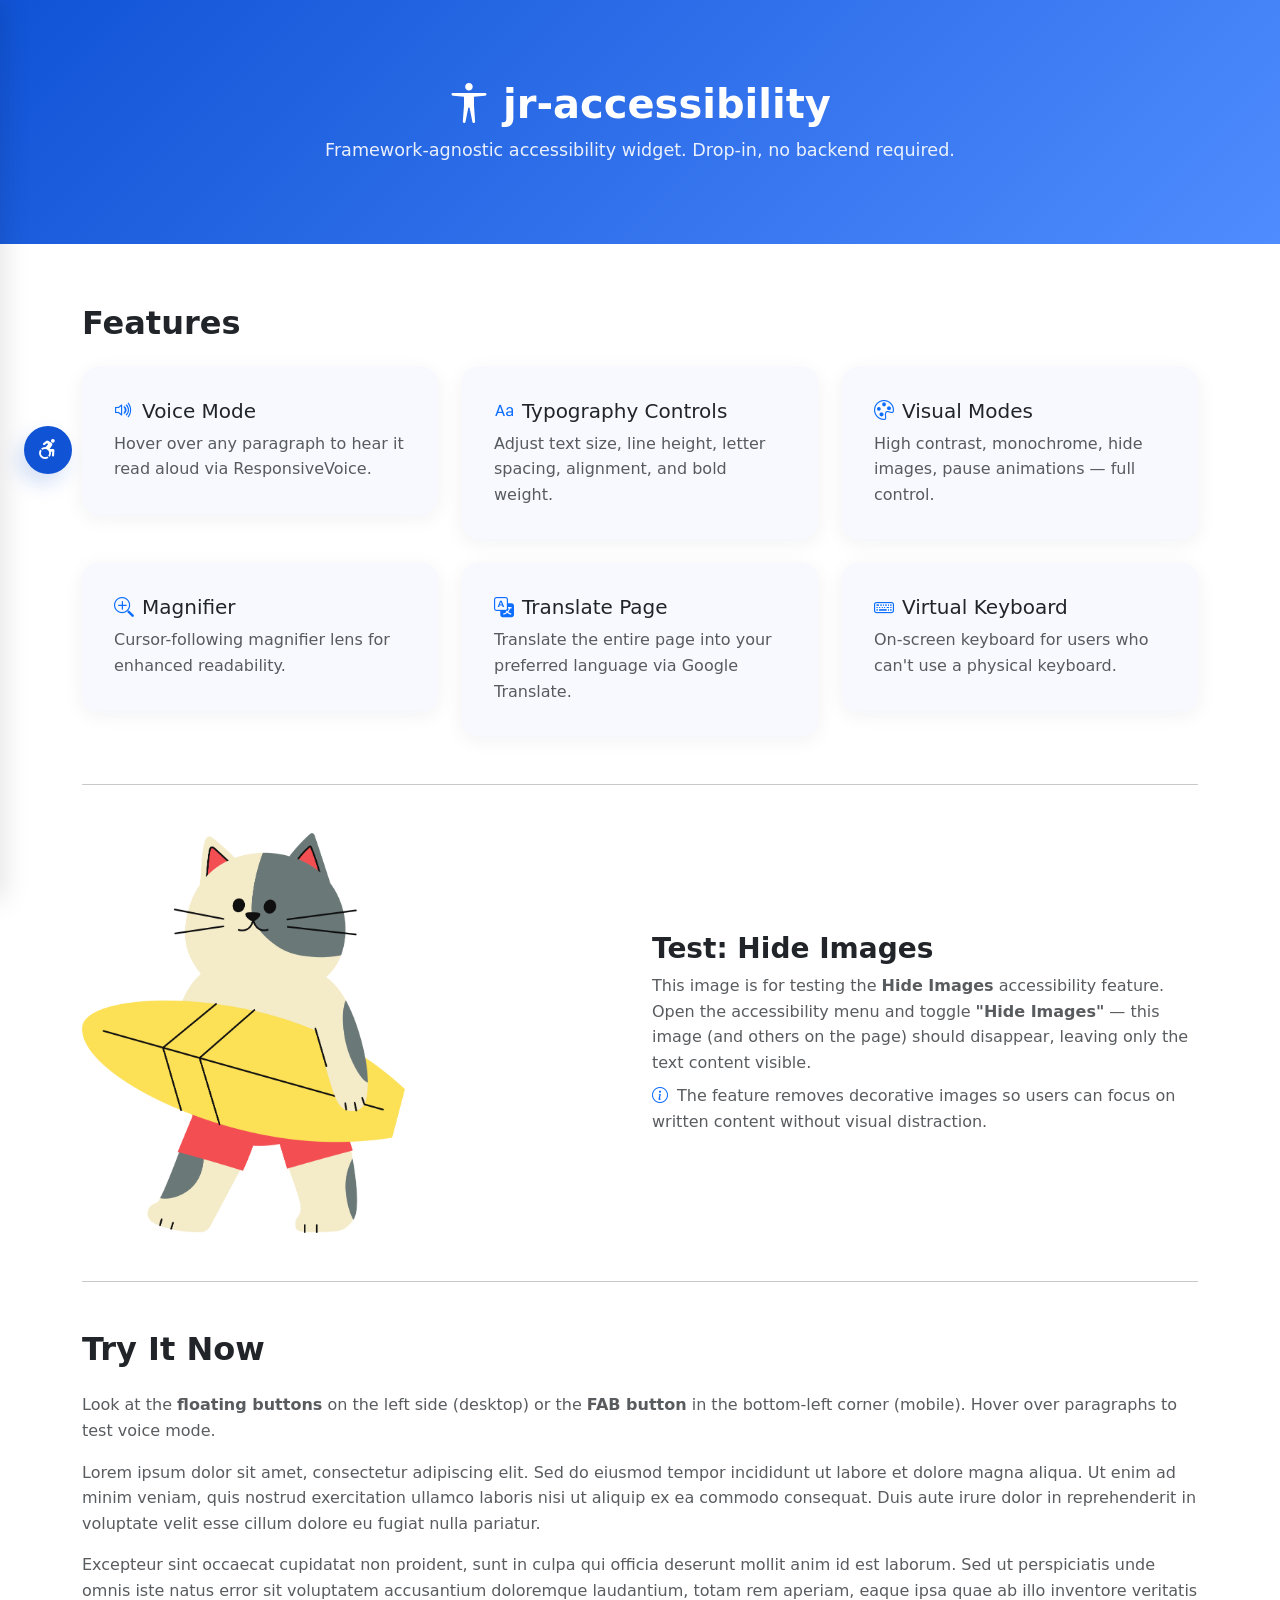
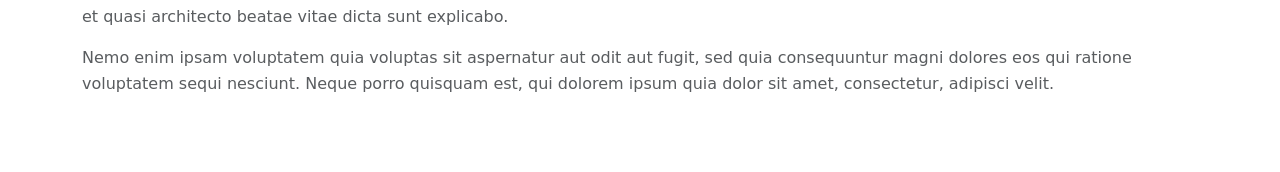
==== commit e3ba082f: "1.0" ====
--- a/index.html
+++ b/index.html
@@ -4,6 +4,7 @@
     <meta charset="UTF-8">
     <meta name="viewport" content="width=device-width, initial-scale=1.0">
     <title>jr-accessibility — Demo</title>
+    <link rel="icon" type="image/png" href="demo/accessibility.png">
 
     <!-- Bootstrap Icons -->
     <link rel="stylesheet" href="https://cdn.jsdelivr.net/npm/bootstrap-icons@1.11.3/font/bootstrap-icons.min.css">
@@ -11,7 +12,7 @@
     <link rel="stylesheet" href="https://cdn.jsdelivr.net/npm/bootstrap@5.3.3/dist/css/bootstrap.min.css">
 
     <!-- jr-accessibility CSS -->
-    <link rel="stylesheet" href="../public/assets/jr-accessibility/css/style.css">
+    <link rel="stylesheet" href="public/assets/jr-accessibility/css/style.css">
 
     <style>
         /* Demo page styles — not part of the package */
@@ -76,6 +77,20 @@
                             <h5><i class="bi bi-keyboard text-primary me-2"></i>Virtual Keyboard</h5>
                             <p class="text-muted mb-0">On-screen keyboard for users who can't use a physical keyboard.</p>
                         </div>
+                    </div>
+                </div>
+
+                <hr class="my-5">
+
+                <!-- Demo Image — Hide Images test -->
+                <div class="row g-4 align-items-center mb-5">
+                    <div class="col-md-6">
+                        <img src="demo/demo-cat.png" alt="Demo cat image for testing hide image accessibility feature" class="img-fluid rounded-4" style="max-height: 400px; width: auto;">
+                    </div>
+                    <div class="col-md-6">
+                        <h3 class="fw-bold">Test: Hide Images</h3>
+                        <p class="text-muted mb-2">This image is for testing the <strong>Hide Images</strong> accessibility feature. Open the accessibility menu and toggle <strong>"Hide Images"</strong> — this image (and others on the page) should disappear, leaving only the text content visible.</p>
+                        <p class="text-muted mb-0"><i class="bi bi-info-circle text-primary me-1"></i> The feature removes decorative images so users can focus on written content without visual distraction.</p>
                     </div>
                 </div>
 
@@ -436,6 +451,6 @@
     <!-- ResponsiveVoice.js (optional, needed for Voice Mode) -->
     <script src="https://code.responsivevoice.org/responsivevoice.js"></script>
     <!-- jr-accessibility JS -->
-    <script src="../public/assets/jr-accessibility/js/script.js"></script>
+    <script src="public/assets/jr-accessibility/js/script.js"></script>
 </body>
 </html>
--- a/public/assets/jr-accessibility/css/style.css
+++ b/public/assets/jr-accessibility/css/style.css
@@ -644,8 +644,8 @@
    Catatan: path cursor diatur via --jr-big-cursor di :root.
    Sesuaikan path sesuai lokasi public/ di project tujuan. */
 :root {
-    --jr-big-cursor: url("/assets/jr-accessibility/cursor/big-cursor.png") 2 2, auto;
-    --jr-big-pointer: url("/assets/jr-accessibility/cursor/big-cursor.png") 2 2, pointer;
+    --jr-big-cursor: url("../cursor/big-cursor.png") 2 2, auto;
+    --jr-big-pointer: url("../cursor/big-cursor.png") 2 2, pointer;
 }
 
 .jr-cursor-large { cursor: var(--jr-big-cursor) }
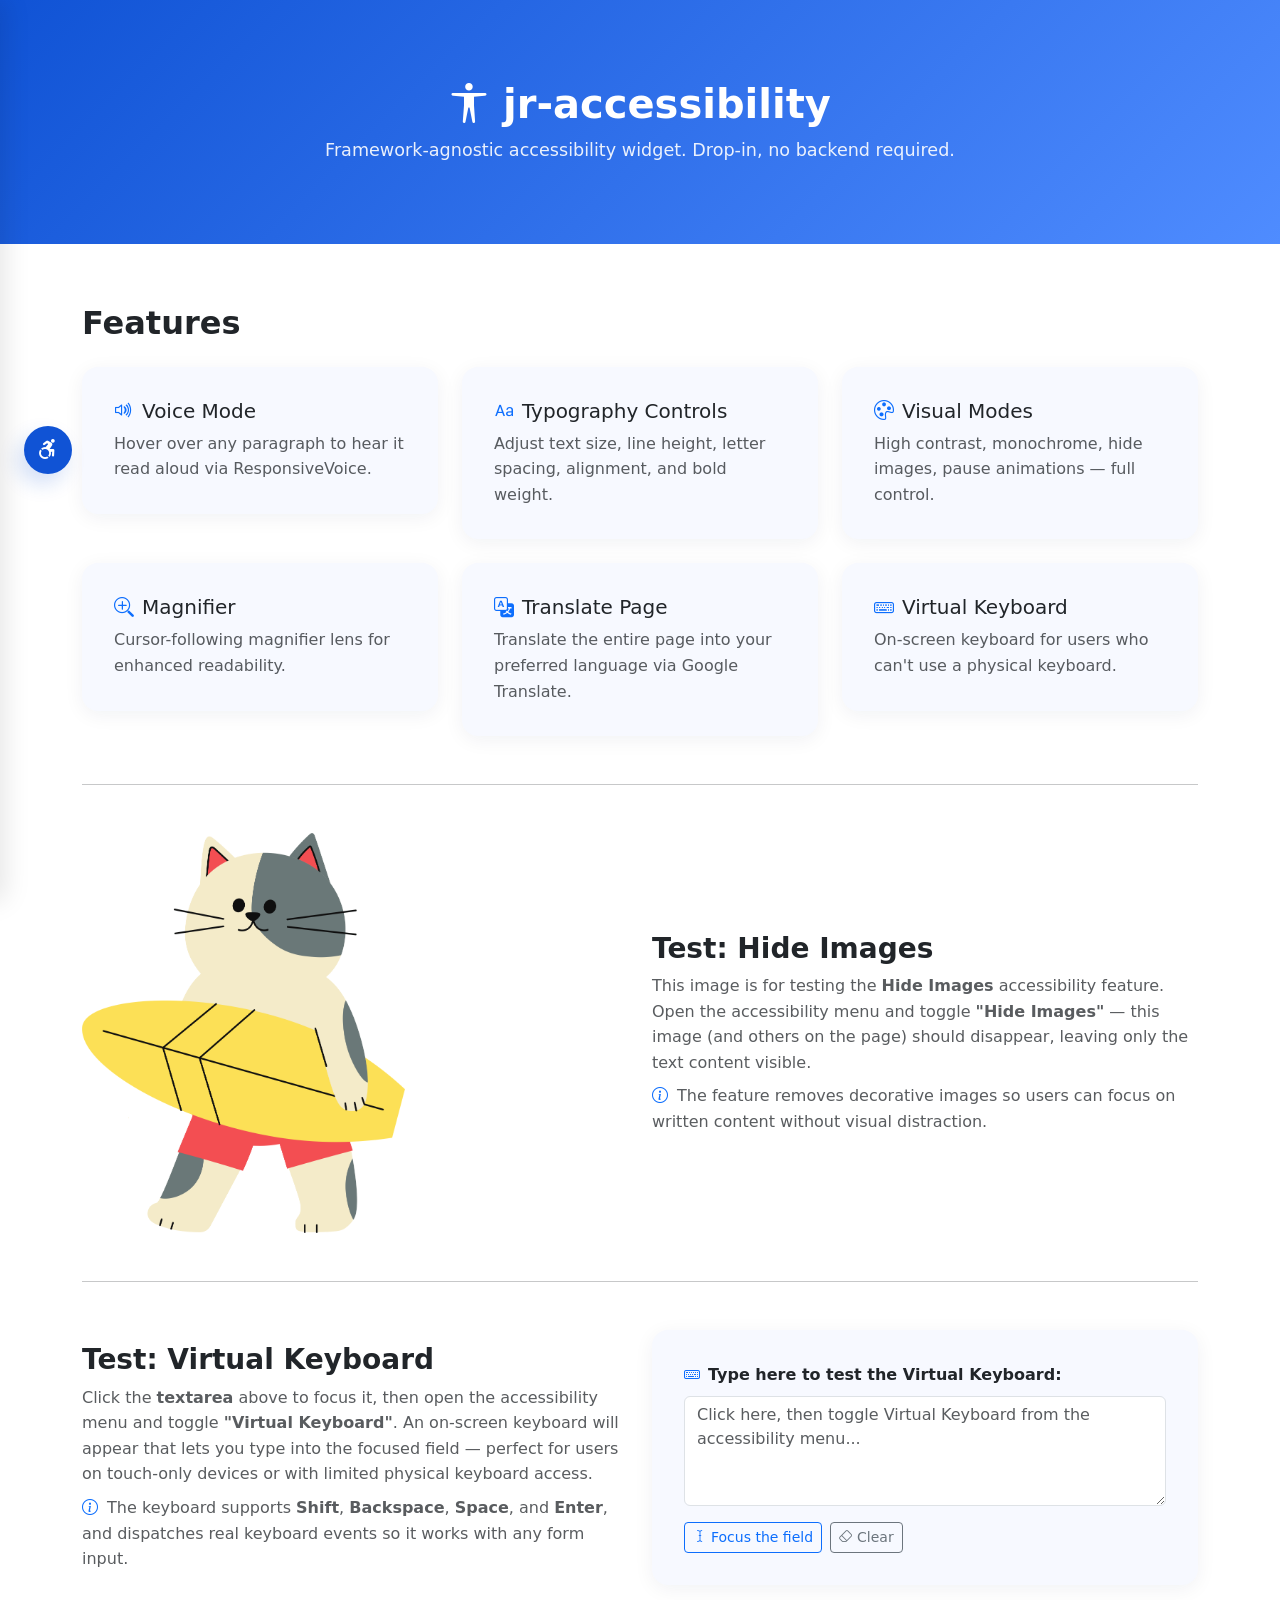
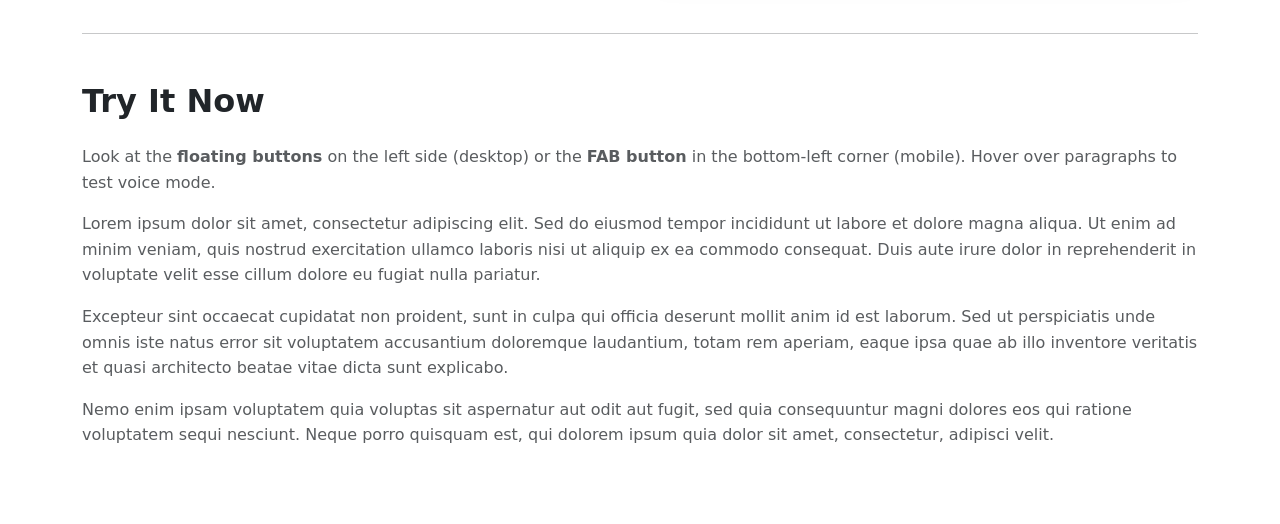
==== commit f9117183: "1.0" ====
--- a/index.html
+++ b/index.html
@@ -95,6 +95,31 @@
                 </div>
 
                 <hr class="my-5">
+
+                <!-- Demo Virtual Keyboard -->
+                <div class="row g-4 align-items-center mb-5">
+                    <div class="col-md-6 order-md-2">
+                        <div class="demo-card">
+                            <label for="demoKeyboardInput" class="fw-bold d-block mb-2"><i class="bi bi-keyboard text-primary me-2"></i>Type here to test the Virtual Keyboard:</label>
+                            <textarea id="demoKeyboardInput" class="form-control mb-3" rows="4" placeholder="Click here, then toggle Virtual Keyboard from the accessibility menu..."></textarea>
+                            <div class="d-flex gap-2 flex-wrap">
+                                <button type="button" id="demoKeyboardFocusBtn" class="btn btn-outline-primary btn-sm">
+                                    <i class="bi bi-cursor-text me-1"></i>Focus the field
+                                </button>
+                                <button type="button" id="demoKeyboardClearBtn" class="btn btn-outline-secondary btn-sm">
+                                    <i class="bi bi-eraser me-1"></i>Clear
+                                </button>
+                            </div>
+                        </div>
+                    </div>
+                    <div class="col-md-6 order-md-1">
+                        <h3 class="fw-bold">Test: Virtual Keyboard</h3>
+                        <p class="text-muted mb-2">Click the <strong>textarea</strong> above to focus it, then open the accessibility menu and toggle <strong>"Virtual Keyboard"</strong>. An on-screen keyboard will appear that lets you type into the focused field — perfect for users on touch-only devices or with limited physical keyboard access.</p>
+                        <p class="text-muted mb-0"><i class="bi bi-info-circle text-primary me-1"></i> The keyboard supports <strong>Shift</strong>, <strong>Backspace</strong>, <strong>Space</strong>, and <strong>Enter</strong>, and dispatches real keyboard events so it works with any form input.</p>
+                    </div>
+                </div>
+
+                <hr class="my-5">
                 <h2>Try It Now</h2>
                 <p class="text-muted">Look at the <strong>floating buttons</strong> on the left side (desktop) or the <strong>FAB button</strong> in the bottom-left corner (mobile). Hover over paragraphs to test voice mode.</p>
 
@@ -132,8 +157,18 @@
     <!-- Accessibility Menu Drawer -->
     <aside class="jr-accessibility-menu" role="dialog" aria-modal="true" aria-label="Accessibility Menu">
         <div class="jr-menu-header">
-            <h2>Accessibility Menu</h2>
+            <h2><i class="bi bi-person-wheelchair me-2"></i>Accessibility Menu</h2>
             <button class="jr-close-btn jr-clickable" data-action="closeMenu" aria-label="Close accessibility menu"><i class="bi bi-x"></i></button>
+        </div>
+        <!-- Hide Descriptions (below header) -->
+        <div class="jr-menu-item-toggle">
+            <label class="jr-menu-item-toggle__label">
+                <i class="bi bi-eye-slash jr-menu-item-toggle__icon"></i>
+                <span class="jr-menu-item-toggle__text">Hide Descriptions</span>
+            </label>
+            <span class="jr-toggle-switch jr-clickable" data-action="toggleHideDescription" role="switch" aria-label="Toggle hide descriptions">
+                <span class="jr-toggle-slider"></span>
+            </span>
         </div>
         <div class="jr-menu-content">
             <!-- Google Translate Widget -->
@@ -367,7 +402,13 @@
             <button class="jr-reset-btn jr-clickable" data-action="reset" aria-label="Reset accessibility settings">
                 <i class="bi bi-arrow-counterclockwise me-2"></i>Reset Settings
             </button>
-        </div>
+        </div> <!-- End of jr-menu-content -->
+
+        <footer class="jr-menu-footer">
+            <a class="jr-menu-footer__link" href="https://github.com/januriawan/jr-accessibility" target="_blank" rel="noopener noreferrer">
+                <i class="bi bi-github me-1"></i>© jr-accessibility
+            </a>
+        </footer>
     </aside>
 
     <!-- Virtual Keyboard -->
--- a/public/assets/jr-accessibility/css/style.css
+++ b/public/assets/jr-accessibility/css/style.css
@@ -209,6 +209,7 @@
 
 .jr-menu-header {
     padding: 20px;
+    background: #1053d5;
     border-bottom: 1px solid #eee;
     display: flex;
     justify-content: space-between;
@@ -216,25 +217,52 @@
 }
 
 .jr-menu-header h2 {
-    color: #2c3e50;
-    font-size: 1.4rem
+    color: #fff;
+    font-size: 1.4rem;
+    margin-bottom: 0;
 }
 
 .jr-close-btn {
     width: 30px;
     height: 30px;
-    background: #1053d5;
+    background: #0d4ac0;
     border: none;
     border-radius: 50%;
     color: #fff;
     cursor: pointer;
-    font-size: 16px
+    font-size: 16px;
+}
+
+.jr-menu-item-toggle {
+    display: flex;
+    align-items: center;
+    justify-content: space-between;
+    padding: 12px 20px;
+    background-color: #f7f9ff;
+    border-bottom: 1px solid rgba(16, 83, 213, 0.08);
+}
+
+.jr-menu-item-toggle__label {
+    display: flex;
+    align-items: center;
+    gap: 10px;
+    cursor: pointer;
+    flex-grow: 1;
+}
+
+.jr-menu-item-toggle__icon {
+    font-size: 1.2rem;
+    color: #1053d5;
+}
+
+.jr-menu-item-toggle__text {
+    font-size: 1rem;
+    font-weight: 600;
+    color: #1b2444;
 }
 
 .jr-menu-content {
     padding: 20px;
-    padding-top: 5px;
-    padding-bottom: 5px;
 }
 
 .jr-menu-grid {
@@ -279,6 +307,11 @@
     line-height: 1.5;
     color: #5d6d8a;
     margin-bottom: 12px;
+}
+
+/* When "Hide Descriptions" is enabled, hide all note paragraphs inside the accessibility menu */
+.jr-accessibility-menu.jr-hide-description .jr-menu-card__note {
+    display: none;
 }
 
 .jr-menu-card__control {
@@ -468,6 +501,26 @@
 
 .jr-reset-btn:hover {
     background: #4C5ED6
+}
+
+.jr-menu-footer {
+    text-align: center;
+    padding: 12px 20px;
+    font-size: 0.8rem;
+    background-color: #f5f5f5;
+    border-top: 1px solid #e0e0e0;
+}
+
+.jr-menu-footer__link {
+    color: #666;
+    text-decoration: none;
+    display: inline-flex;
+    align-items: center;
+    gap: 0.4rem;
+}
+
+.jr-menu-footer__link:hover {
+    color: #1053d5;
 }
 
 /* Overlay */
